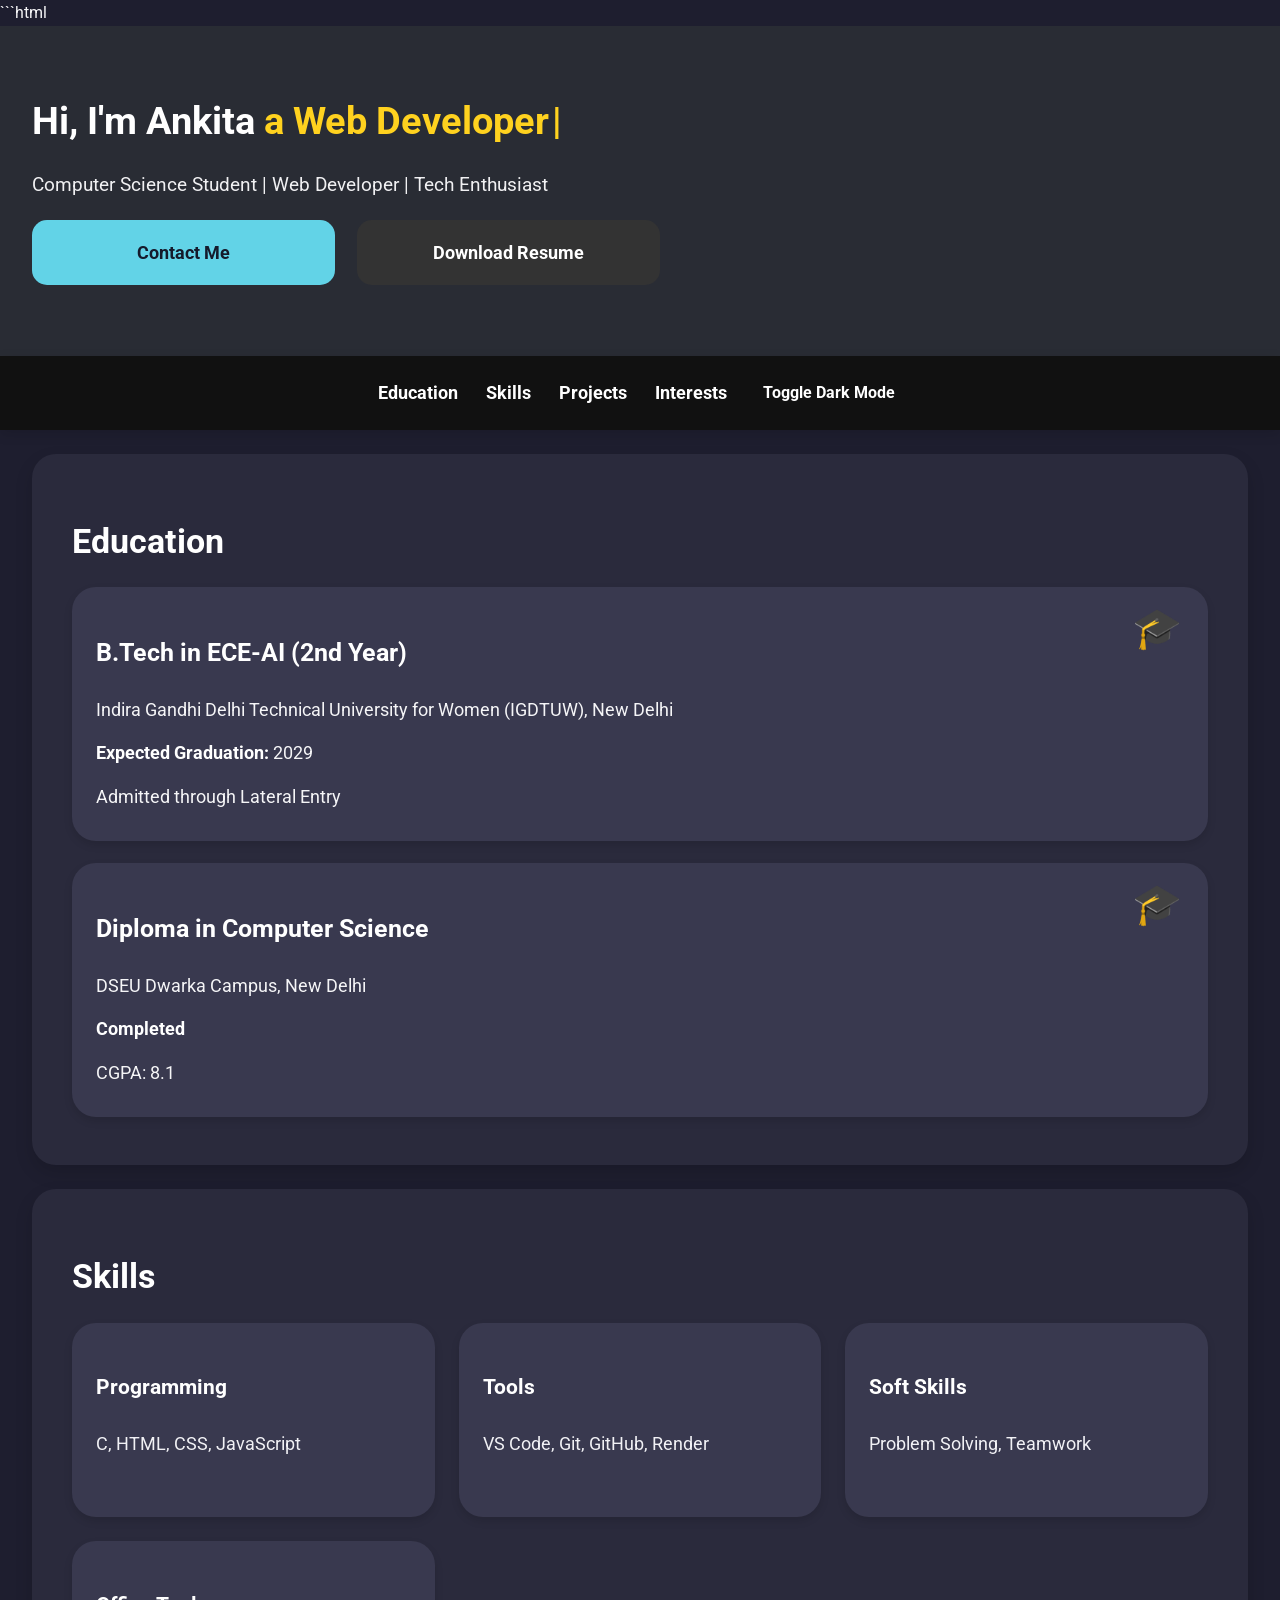
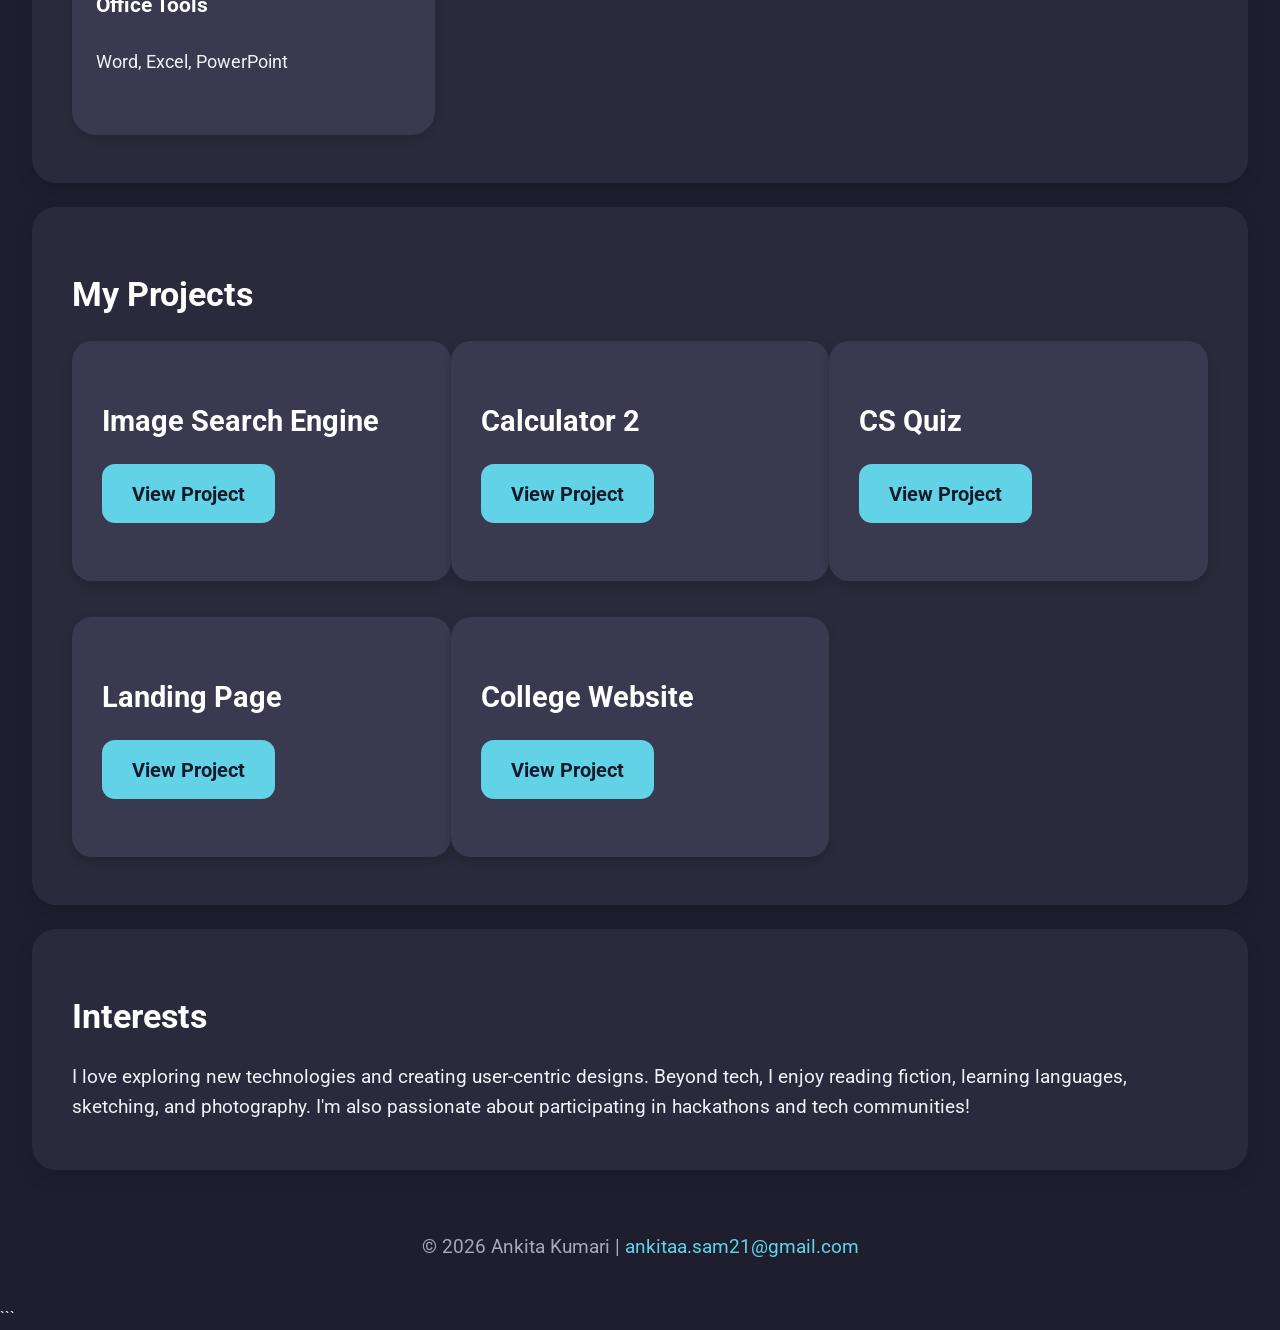
==== index.html @ 20b567ff "Add files via upload" ====
```html
<!DOCTYPE html>
<html lang="en">

<head>
    <meta charset="UTF-8">
    <meta name="viewport" content="width=device-width, initial-scale=1.0">

    <title>Ankita Kumari | Portfolio</title>

    <!-- External CSS File -->
    <link rel="stylesheet" href="STYLE.CSS">

    <!-- Google Font -->
    <link href="https://fonts.googleapis.com/css2?family=Roboto:wght@400;500;700&display=swap"
          rel="stylesheet">
</head>

<body>

    <!-- ==================== HEADER ==================== -->
    <header class="main-header">

        <div class="intro-text">

            <h1>
                Hi, I'm Ankita
                <span id="typing"></span>
            </h1>

            <p class="hero-subtitle">
                Computer Science Student | Web Developer | Tech Enthusiast
            </p>

            <div class="cta-buttons">

                <a href="mailto:ankitaa.sam21@gmail.com" class="btn">
                    Contact Me
                </a>

                <a href="cv.HTML"
                   class="btn btn-secondary"
                   target="_blank"
                   rel="noopener noreferrer">
                    Download Resume
                </a>

            </div>

        </div>

    </header>


    <!-- ==================== NAVIGATION ==================== -->
    <nav class="nav-bar">

        <a href="#education">Education</a>

        <a href="#skills">Skills</a>

        <a href="#projects">Projects</a>

        <a href="#interests">Interests</a>

        <button id="toggleMode" type="button">
            Toggle Dark Mode
        </button>

    </nav>


    <!-- ==================== MAIN CONTENT ==================== -->
    <main>

        <!-- ==================== EDUCATION ==================== -->
        <section id="education" class="content-section">

            <h2>Education</h2>

            <div class="education-cards">

                <!-- B.Tech Education -->
                <article class="education-card">

                    <span class="education-icon" aria-hidden="true">
                        🎓
                    </span>

                    <h3>B.Tech in ECE-AI (2nd Year)</h3>

                    <p>
                        Indira Gandhi Delhi Technical University for Women
                        (IGDTUW), New Delhi
                    </p>

                    <p>
                        <strong>Expected Graduation:</strong> 2029
                    </p>

                    <p>
                        Admitted through Lateral Entry
                    </p>

                </article>


                <!-- Diploma Education -->
                <article class="education-card">

                    <span class="education-icon" aria-hidden="true">
                        🎓
                    </span>

                    <h3>Diploma in Computer Science</h3>

                    <p>
                        DSEU Dwarka Campus, New Delhi
                    </p>

                    <p>
                        <strong>Completed</strong>
                    </p>

                    <p>
                        CGPA: 8.1
                    </p>

                </article>

            </div>

        </section>


        <!-- ==================== SKILLS ==================== -->
        <section id="skills" class="content-section">

            <h2>Skills</h2>

            <div class="skills-grid">

                <!-- Programming -->
                <article class="skill-box">

                    <h3>Programming</h3>

                    <p>
                        C, HTML, CSS, JavaScript
                    </p>

                </article>


                <!-- Tools -->
                <article class="skill-box">

                    <h3>Tools</h3>

                    <p>
                        VS Code, Git, GitHub, Render
                    </p>

                </article>


                <!-- Soft Skills -->
                <article class="skill-box">

                    <h3>Soft Skills</h3>

                    <p>
                        Problem Solving, Teamwork
                    </p>

                </article>


                <!-- Office Tools -->
                <article class="skill-box">

                    <h3>Office Tools</h3>

                    <p>
                        Word, Excel, PowerPoint
                    </p>

                </article>

            </div>

        </section>


        <!-- ==================== PROJECTS ==================== -->
        <section id="projects" class="content-section">

            <!-- Heading comes before all project cards -->
            <h2>My Projects</h2>

            <div class="projects-container">

                <!-- Project 1: Image Search Engine -->
                <article class="project-card">

                    <h3>Image Search Engine</h3>

                    <a href="https://image-search-engine-qmqb.onrender.com/"
                       class="view-btn"
                       target="_blank"
                       rel="noopener noreferrer">
                        View Project
                    </a>

                </article>


                <!-- Project 2: Calculator 2 -->
                <article class="project-card">

                    <h3>Calculator 2</h3>

                    <a href="https://ankita405.github.io/Calculator2/"
                       class="view-btn"
                       target="_blank"
                       rel="noopener noreferrer">
                        View Project
                    </a>

                </article>


                <!-- Project 3: CS Quiz -->
                <article class="project-card">

                    <h3>CS Quiz</h3>

                    <a href="https://ankita405.github.io/Quiz/"
                       class="view-btn"
                       target="_blank"
                       rel="noopener noreferrer">
                        View Project
                    </a>

                </article>


                <!-- Project 4: Landing Page -->
                <article class="project-card">

                    <h3>Landing Page</h3>

                    <a href="https://ankita405.github.io/Landing-Page/"
                       class="view-btn"
                       target="_blank"
                       rel="noopener noreferrer">
                        View Project
                    </a>

                </article>


                <!-- Project 5: College Website -->
                <article class="project-card">

                    <h3>College Website</h3>

                    <a href="https://ankita405.github.io/DSEU/"
                       class="view-btn"
                       target="_blank"
                       rel="noopener noreferrer">
                        View Project
                    </a>

                </article>

            </div>

        </section>


        <!-- ==================== INTERESTS ==================== -->
        <section id="interests" class="content-section">

            <h2>Interests</h2>

            <p>
                I love exploring new technologies and creating user-centric
                designs. Beyond tech, I enjoy reading fiction, learning
                languages, sketching, and photography. I'm also passionate
                about participating in hackathons and tech communities!
            </p>

        </section>

    </main>


    <!-- ==================== FOOTER ==================== -->
    <footer>

        <p>
            &copy; 2026 Ankita Kumari |
            <a href="mailto:ankitaa.sam21@gmail.com">
                ankitaa.sam21@gmail.com
            </a>
        </p>

    </footer>


    <!-- External JavaScript File -->
    <script src="Script..js"></script>

</body>

</html>
```
---- STYLE.CSS ----
* {
    margin: 0;
    padding: 0;
    box-sizing: border-box;
}

html {
    scroll-behavior: smooth;
    scroll-padding-top: 90px;
}

body {
    font-family: 'Roboto', sans-serif;
    background-color: #1e1e2f;
    color: #f5f5f7;
    line-height: 1.6;
    min-height: 100vh;
    transition: background-color 0.3s ease, color 0.3s ease;
}

a {
    color: inherit;
    text-decoration: none;
}

button {
    font-family: inherit;
    cursor: pointer;
}


/* =========================================
   2. HERO SECTION
========================================= */

.main-header {
    width: 100%;
    min-height: 330px;
    display: flex;
    align-items: center;
    padding: 55px 2.5%;
    background-color: #292c34;
    color: #ffffff;
}

.intro-text {
    width: 100%;
    max-width: 1450px;
    margin: 0 auto;
}

.intro-text h1 {
    font-size: clamp(2rem, 3vw, 3rem);
    font-weight: 700;
    line-height: 1.3;
    margin-bottom: 24px;
}

#typing {
    color: #ffd21f;
    font-weight: 700;
}

#typing::after {
    content: "|";
    margin-left: 3px;
    animation: blink 0.8s infinite;
}

@keyframes blink {
    50% {
        opacity: 0;
    }
}

.hero-subtitle {
    font-size: clamp(1rem, 1.5vw, 1.4rem);
    margin-bottom: 20px;
    color: #f0f0f2;
}


/* =========================================
   3. HERO BUTTONS
========================================= */

.cta-buttons {
    display: flex;
    flex-wrap: wrap;
    gap: 22px;
    margin-top: 18px;
}

.btn {
    display: inline-flex;
    align-items: center;
    justify-content: center;
    min-width: 303px;
    min-height: 65px;
    padding: 15px 28px;
    background-color: #62d3e7;
    color: #151a2b;
    border-radius: 15px;
    font-size: 1.15rem;
    font-weight: 700;
    text-align: center;
    transition: 0.25s ease;
}

.btn:hover {
    background-color: #39c5df;
    transform: translateY(-3px);
    box-shadow: 0 7px 20px rgba(0, 0, 0, 0.18);
}

.btn-secondary {
    background-color: #333333;
    color: #ffffff;
}

.btn-secondary:hover {
    background-color: #454545;
}


/* =========================================
   4. NAVIGATION BAR
========================================= */

.nav-bar {
    position: sticky;
    top: 0;
    z-index: 1000;
    display: flex;
    justify-content: center;
    align-items: center;
    flex-wrap: wrap;
    gap: 28px;
    min-height: 74px;
    padding: 15px 20px;
    background-color: #111111;
    color: #ffffff;
    box-shadow: 0 4px 12px rgba(0, 0, 0, 0.12);
}

.nav-bar a {
    color: #ffffff;
    font-size: 1.1rem;
    font-weight: 700;
    transition: color 0.25s ease;
}

.nav-bar a:hover {
    color: #62d3e7;
}

#toggleMode {
    border: none;
    background: transparent;
    color: #ffffff;
    font-size: 1rem;
    font-weight: 700;
    padding: 5px 8px;
    transition: color 0.25s ease;
}

#toggleMode:hover {
    color: #62d3e7;
}


/* =========================================
   5. MAIN CONTENT SECTIONS
========================================= */

main {
    width: 100%;
    max-width: 1500px;
    margin: 0 auto;
    padding: 24px 2.5% 0;
}

.content-section {
    width: 100%;
    margin: 0 auto 24px;
    padding: 65px 40px 48px;
    background-color: #2a2a3c;
    color: #f5f5f7;
    border-radius: 24px;
    box-shadow: 0 8px 18px rgba(0, 0, 0, 0.14);
    scroll-margin-top: 95px;
}

.content-section h2 {
    font-size: 2.15rem;
    font-weight: 700;
    margin-bottom: 24px;
    padding: 0;
    color: #ffffff;
    border: none;
    line-height: 1.3;
}


/* =========================================
   6. EDUCATION CARDS
========================================= */

.education-cards {
    display: grid;
    grid-template-columns: 1fr;
    gap: 22px;
}

.education-card {
    position: relative;
    padding: 46px 24px 30px;
    background-color: #39394f;
    color: #f5f5f7;
    border-radius: 24px;
    box-shadow: 0 4px 9px rgba(0, 0, 0, 0.12);
    transition: transform 0.25s ease, box-shadow 0.25s ease;
}

.education-card:hover {
    transform: translateY(-3px);
    box-shadow: 0 8px 18px rgba(0, 0, 0, 0.2);
}

.education-card h3 {
    font-size: 1.55rem;
    color: #ffffff;
    margin-bottom: 22px;
    padding-right: 65px;
}

.education-card p {
    font-size: 1.15rem;
    margin-bottom: 14px;
    overflow-wrap: anywhere;
}

.education-card p:last-child {
    margin-bottom: 0;
}

.education-card strong {
    color: #ffffff;
}

.education-icon {
    position: absolute;
    top: 22px;
    right: 26px;
    font-size: 2.5rem;
    line-height: 1;
}


/* =========================================
   7. SKILLS GRID
========================================= */

.skills-grid {
    display: grid;
    grid-template-columns: repeat(3, minmax(0, 1fr));
    gap: 24px;
}

.skill-box {
    min-height: 194px;
    padding: 48px 24px 30px;
    background-color: #39394f;
    color: #ffffff;
    border-radius: 24px;
    box-shadow: 0 4px 9px rgba(0, 0, 0, 0.12);
    transition: transform 0.25s ease, background-color 0.25s ease;
}

.skill-box:hover {
    transform: translateY(-5px);
    background-color: #414158;
}

.skill-box h3 {
    font-size: 1.3rem;
    margin-bottom: 25px;
    color: #ffffff;
}

.skill-box p {
    font-size: 1.15rem;
    color: #f1f1f5;
    overflow-wrap: anywhere;
}


/* =========================================
   8. PROJECTS GRID
========================================= */

.projects-container {
    display: grid;
    grid-template-columns: repeat(3, minmax(0, 1fr));
    gap: 36px 0;
    padding: 0;
}

.project-card {
    min-height: 240px;
    display: flex;
    flex-direction: column;
    align-items: flex-start;
    justify-content: center;
    padding: 32px 30px;
    background-color: #39394f;
    color: #ffffff;
    border-radius: 20px;
    box-shadow: 0 5px 12px rgba(0, 0, 0, 0.16);
    transition: transform 0.25s ease, box-shadow 0.25s ease;
    position: relative;
}

.project-card:hover {
    z-index: 1;
    transform: translateY(-5px);
    box-shadow: 0 10px 20px rgba(0, 0, 0, 0.24);
}

.project-card h3 {
    color: #ffffff;
    font-size: 1.8rem;
    margin-bottom: 20px;
    overflow-wrap: anywhere;
}

.view-btn {
    display: inline-flex;
    align-items: center;
    justify-content: center;
    min-height: 59px;
    padding: 12px 30px;
    background-color: #62d3e7;
    color: #151a2b;
    border-radius: 13px;
    font-size: 1.25rem;
    font-weight: 700;
    text-align: center;
    transition: 0.25s ease;
}

.view-btn:hover {
    background-color: #39c5df;
    transform: translateY(-2px);
}


/* =========================================
   9. INTERESTS
========================================= */

#interests p {
    font-size: 1.2rem;
    line-height: 1.55;
    color: #f0f0f5;
}


/* =========================================
   10. FOOTER
========================================= */

footer {
    width: 100%;
    padding: 38px 20px 42px;
    text-align: center;
    color: #a8a8b7;
    font-size: 1.2rem;
}

footer p {
    margin: 0;
}

footer a {
    color: #62d3e7;
    overflow-wrap: anywhere;
    transition: color 0.25s ease;
}

footer a:hover {
    color: #9aeafa;
    text-decoration: underline;
}


/* =========================================
   11. LIGHT MODE
========================================= */

body.light-mode {
    background-color: #f0f2f7;
    color: #252538;
}

body.light-mode .main-header {
    background-color: #e2e7f0;
    color: #252538;
}

body.light-mode .hero-subtitle {
    color: #353548;
}

body.light-mode .content-section {
    background-color: #ffffff;
    color: #252538;
}

body.light-mode .content-section h2,
body.light-mode .education-card h3,
body.light-mode .skill-box h3,
body.light-mode .project-card h3 {
    color: #252538;
}

body.light-mode .education-card,
body.light-mode .skill-box,
body.light-mode .project-card {
    background-color: #f0f2f8;
    color: #252538;
}

body.light-mode .education-card p,
body.light-mode .skill-box p,
body.light-mode #interests p {
    color: #44445a;
}

body.light-mode .education-card strong {
    color: #252538;
}

body.light-mode footer {
    color: #55556b;
}

body.light-mode .nav-bar {
    background-color: #ffffff;
    color: #252538;
}

body.light-mode .nav-bar a,
body.light-mode #toggleMode {
    color: #252538;
}

body.light-mode .nav-bar a:hover,
body.light-mode #toggleMode:hover {
    color: #009dbb;
}


/* =========================================
   12. TABLET RESPONSIVENESS
========================================= */

@media (max-width: 1000px) {
    main {
        padding-left: 22px;
        padding-right: 22px;
    }

    .content-section {
        padding: 42px 28px;
    }

    .skills-grid {
        grid-template-columns: repeat(2, minmax(0, 1fr));
    }

    .projects-container {
        grid-template-columns: repeat(2, minmax(0, 1fr));
        gap: 22px;
    }

    .btn {
        min-width: 250px;
    }
}


/* =========================================
   13. MOBILE RESPONSIVENESS
========================================= */

@media (max-width: 600px) {
    html {
        scroll-padding-top: 130px;
    }

    .main-header {
        min-height: auto;
        padding: 45px 22px;
    }

    .intro-text h1 {
        font-size: 2rem;
        margin-bottom: 18px;
    }

    .hero-subtitle {
        font-size: 1rem;
    }

    .cta-buttons {
        flex-direction: column;
        gap: 12px;
    }

    .btn {
        width: 100%;
        min-width: 0;
        min-height: 55px;
        font-size: 1rem;
    }

    .nav-bar {
        gap: 12px 18px;
        padding: 15px 12px;
    }

    .nav-bar a {
        font-size: 0.95rem;
    }

    #toggleMode {
        font-size: 0.9rem;
    }

    main {
        padding: 18px 14px 0;
    }

    .content-section {
        padding: 30px 18px;
        margin-bottom: 18px;
        border-radius: 19px;
    }

    .content-section h2 {
        font-size: 1.75rem;
        margin-bottom: 20px;
    }

    .education-card {
        padding: 35px 18px 24px;
        border-radius: 18px;
    }

    .education-card h3 {
        font-size: 1.25rem;
        margin-bottom: 17px;
        padding-right: 45px;
    }

    .education-card p {
        font-size: 1rem;
    }

    .education-icon {
        top: 20px;
        right: 18px;
        font-size: 1.8rem;
    }

    .skills-grid,
    .projects-container {
        grid-template-columns: 1fr;
        gap: 16px;
    }

    .skill-box {
        min-height: auto;
        padding: 28px 20px;
        border-radius: 18px;
    }

    .skill-box h3 {
        font-size: 1.15rem;
        margin-bottom: 12px;
    }

    .skill-box p {
        font-size: 1rem;
    }

    .project-card {
        min-height: 190px;
        padding: 28px 22px;
        border-radius: 18px;
    }

    .project-card h3 {
        font-size: 1.5rem;
    }

    .view-btn {
        min-height: 50px;
        font-size: 1.05rem;
    }

    #interests p {
        font-size: 1rem;
    }

    footer {
        padding: 25px 16px 32px;
        font-size: 0.95rem;
    }
}


/* =========================================
   14. REDUCED MOTION ACCESSIBILITY
========================================= */

@media (prefers-reduced-motion: reduce) {
    *,
    *::before,
    *::after {
        scroll-behavior: auto !important;
        animation-duration: 0.01ms !important;
        animation-iteration-count: 1 !important;
        transition-duration: 0.01ms !important;
    }
}
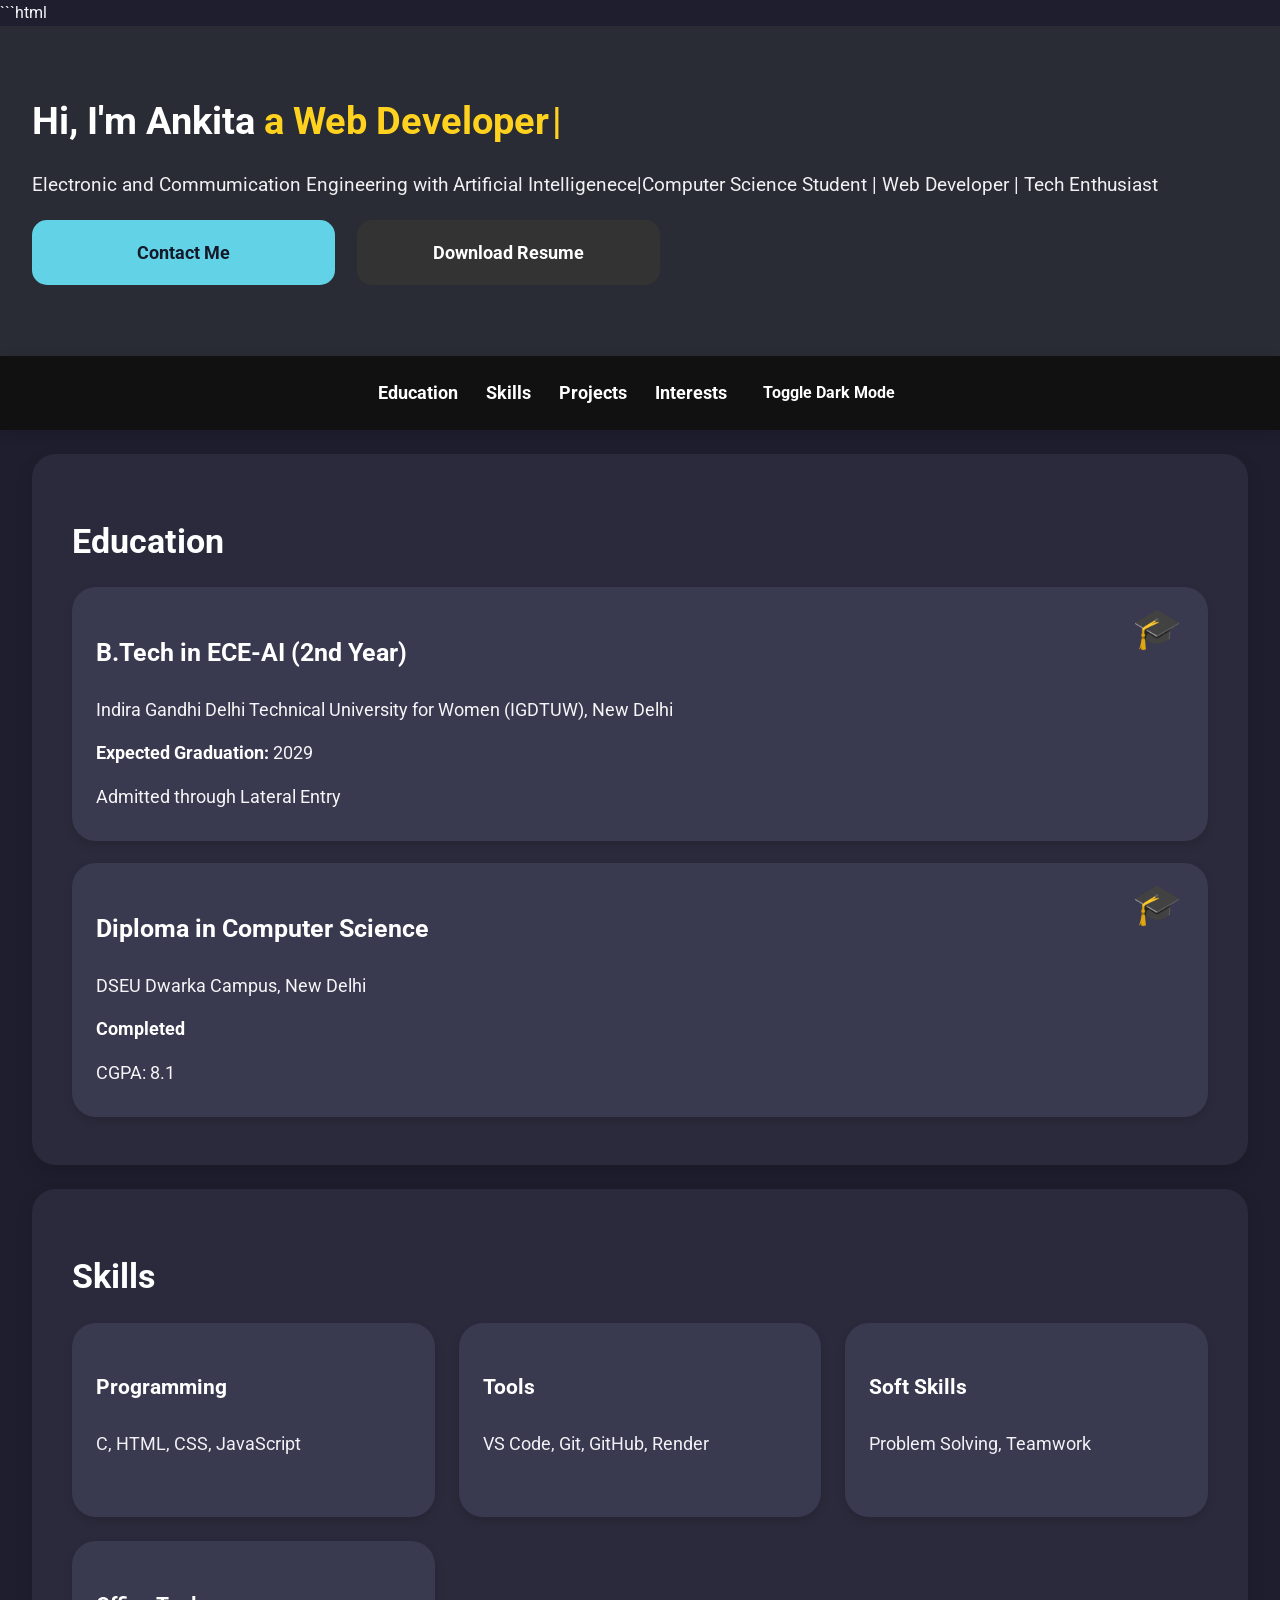
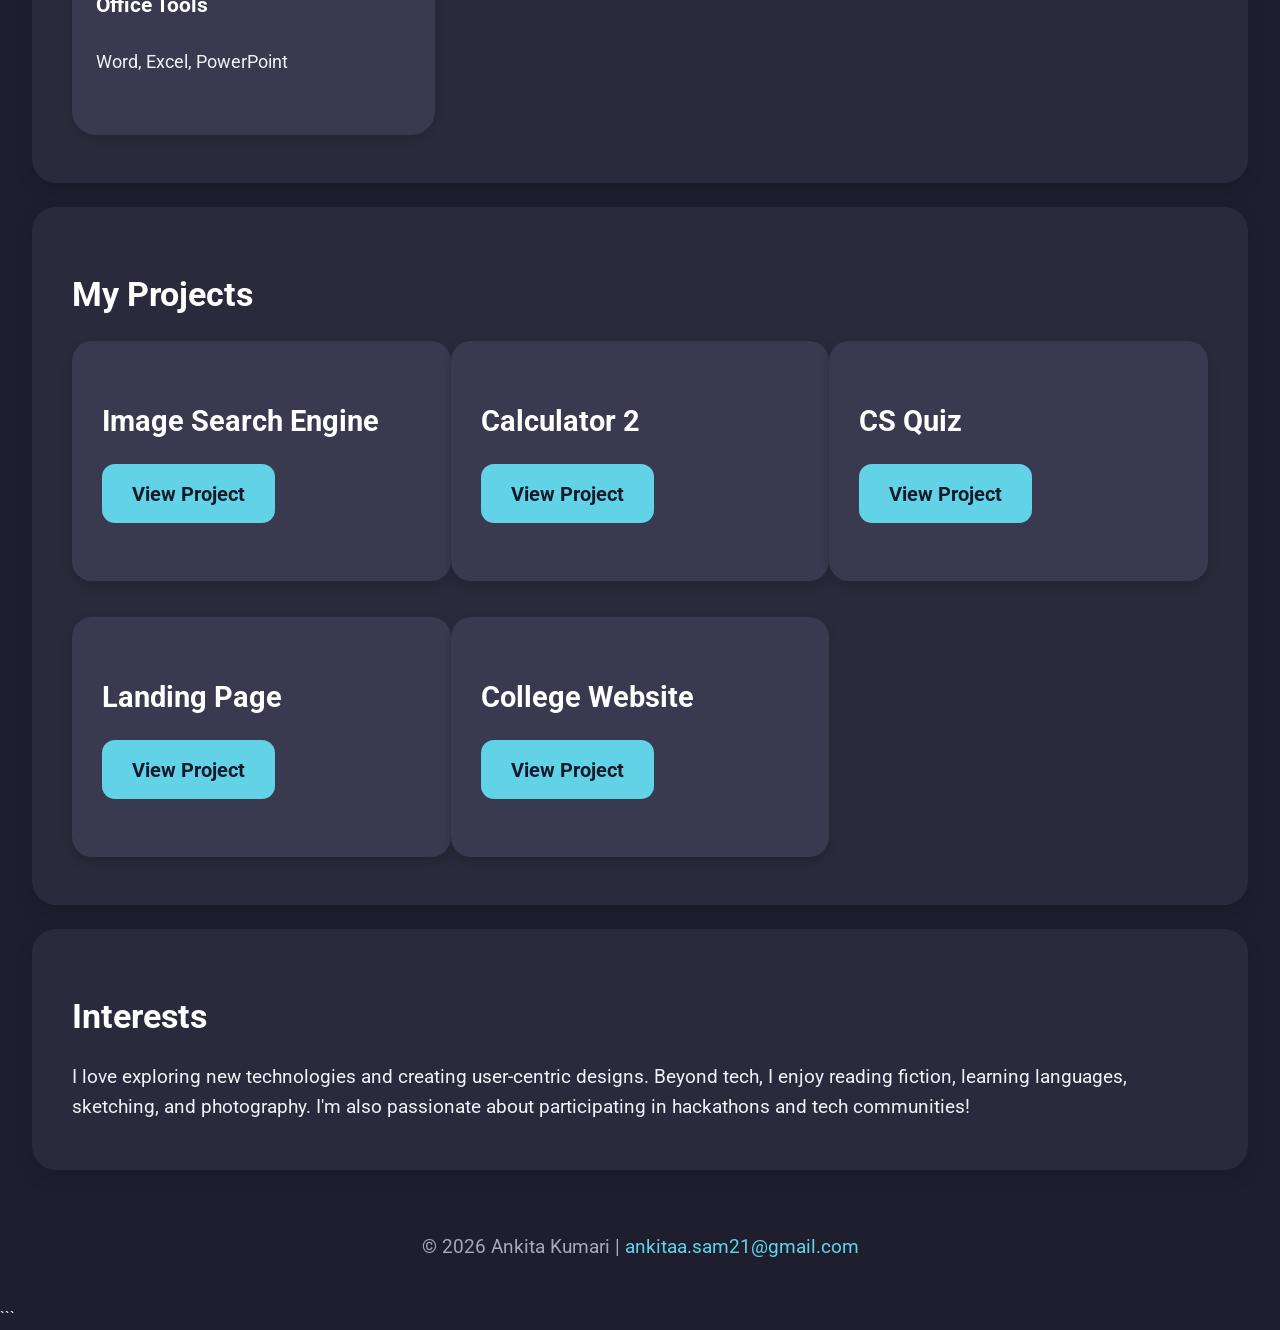
==== commit 8a2d5913: "Modify hero subtitle in index.html Updated the hero subtitle in the header section to include 'Elect" ====
--- a/index.html
+++ b/index.html
@@ -29,7 +29,7 @@
             </h1>
 
             <p class="hero-subtitle">
-                Computer Science Student | Web Developer | Tech Enthusiast
+              Electronic and Commumication Engineering with Artificial Intelligenece|Computer Science Student | Web Developer | Tech Enthusiast
             </p>
 
             <div class="cta-buttons">
@@ -315,4 +315,4 @@
 </body>
 
 </html>
-```+```
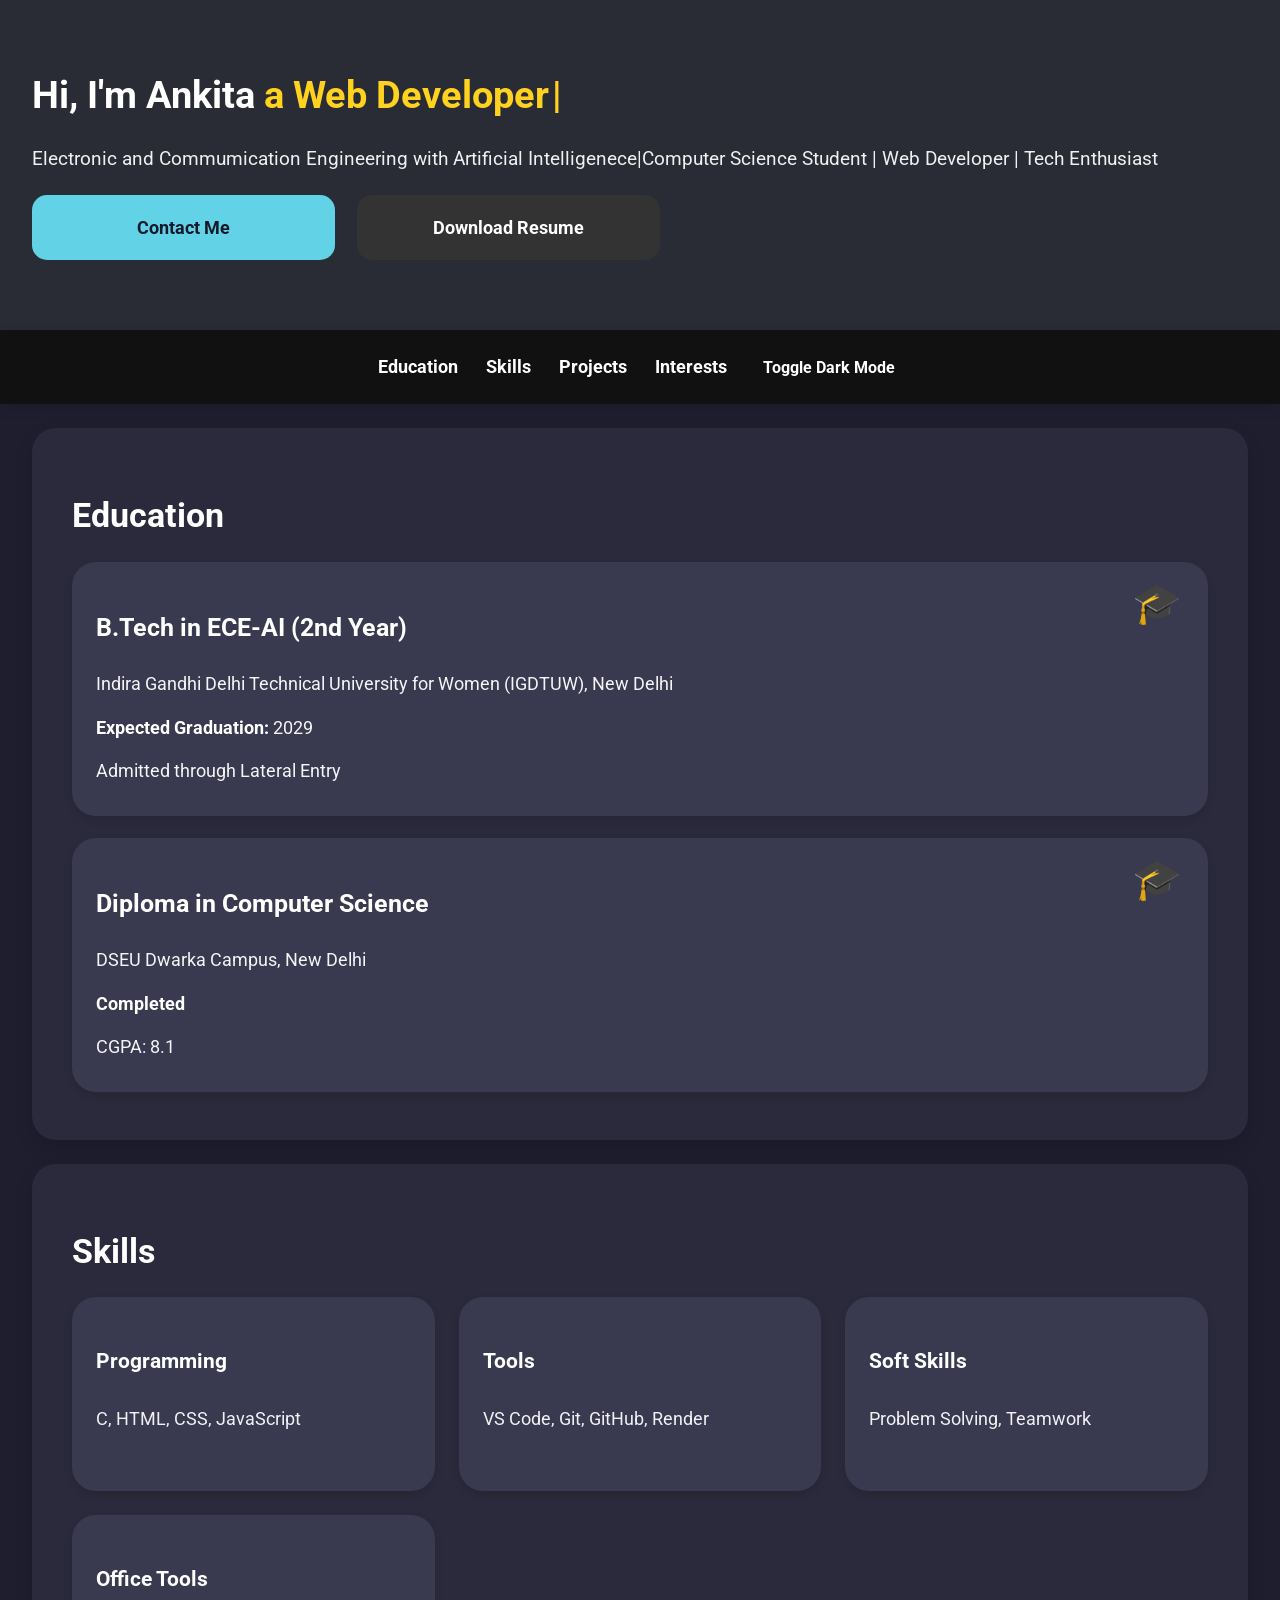
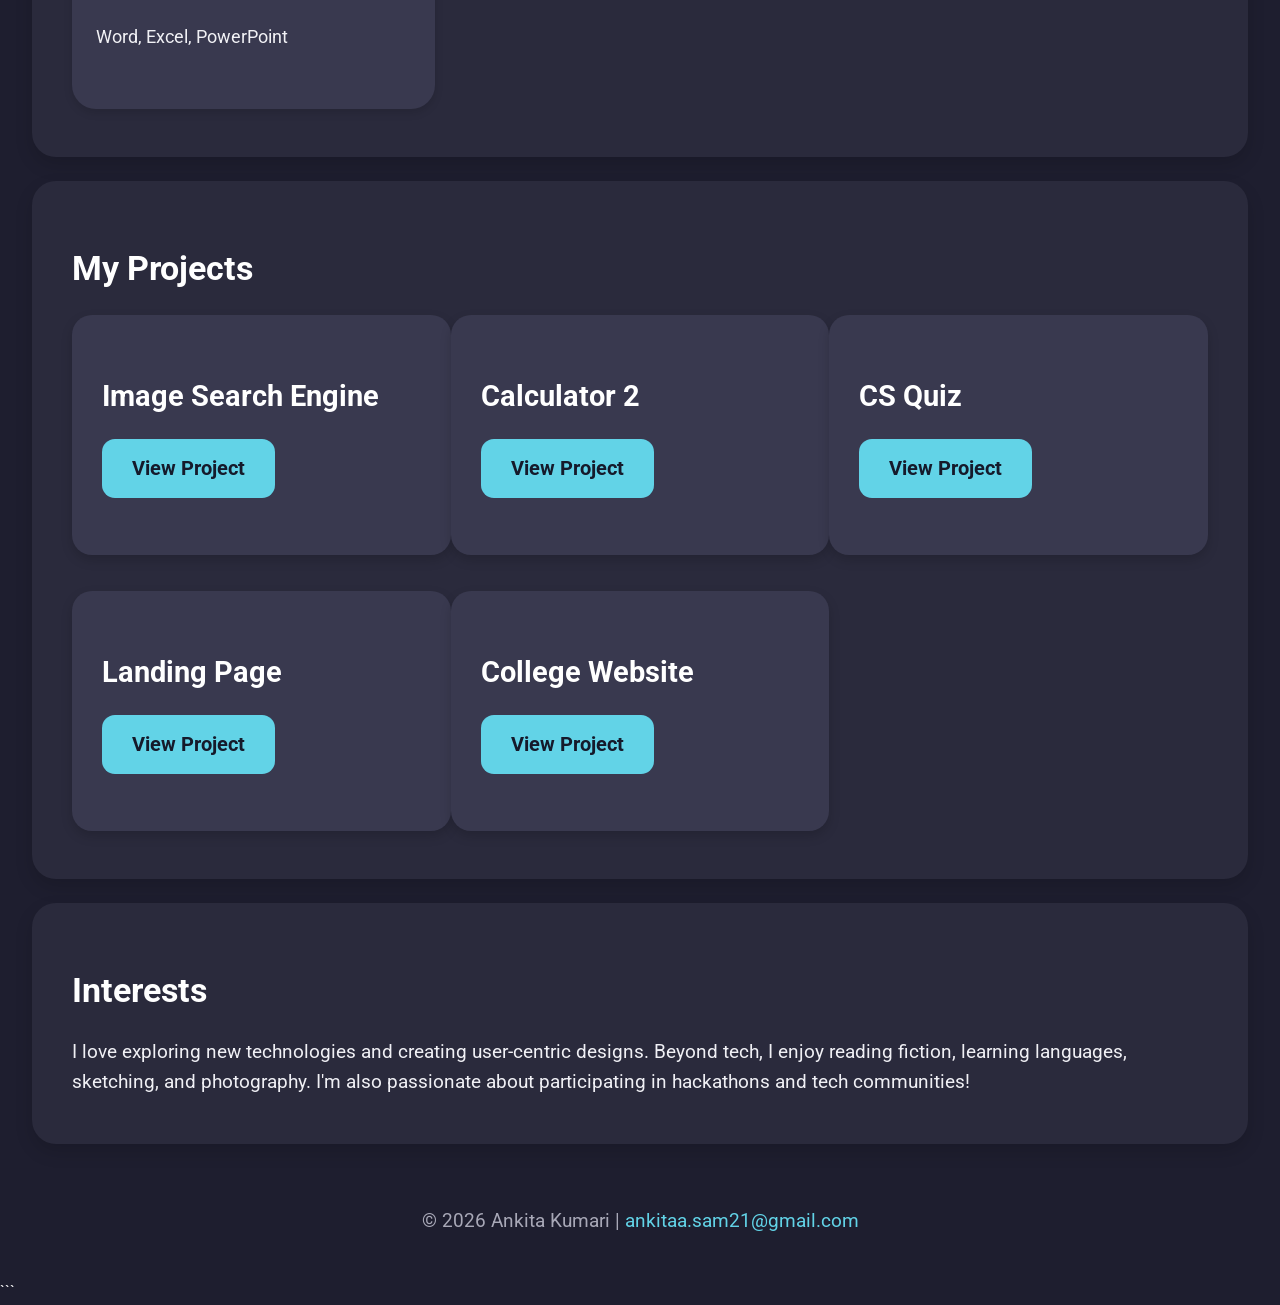
==== commit 898b18e2: "Fix HTML formatting and structure" ====
--- a/index.html
+++ b/index.html
@@ -1,4 +1,3 @@
-```html
 <!DOCTYPE html>
 <html lang="en">
 
